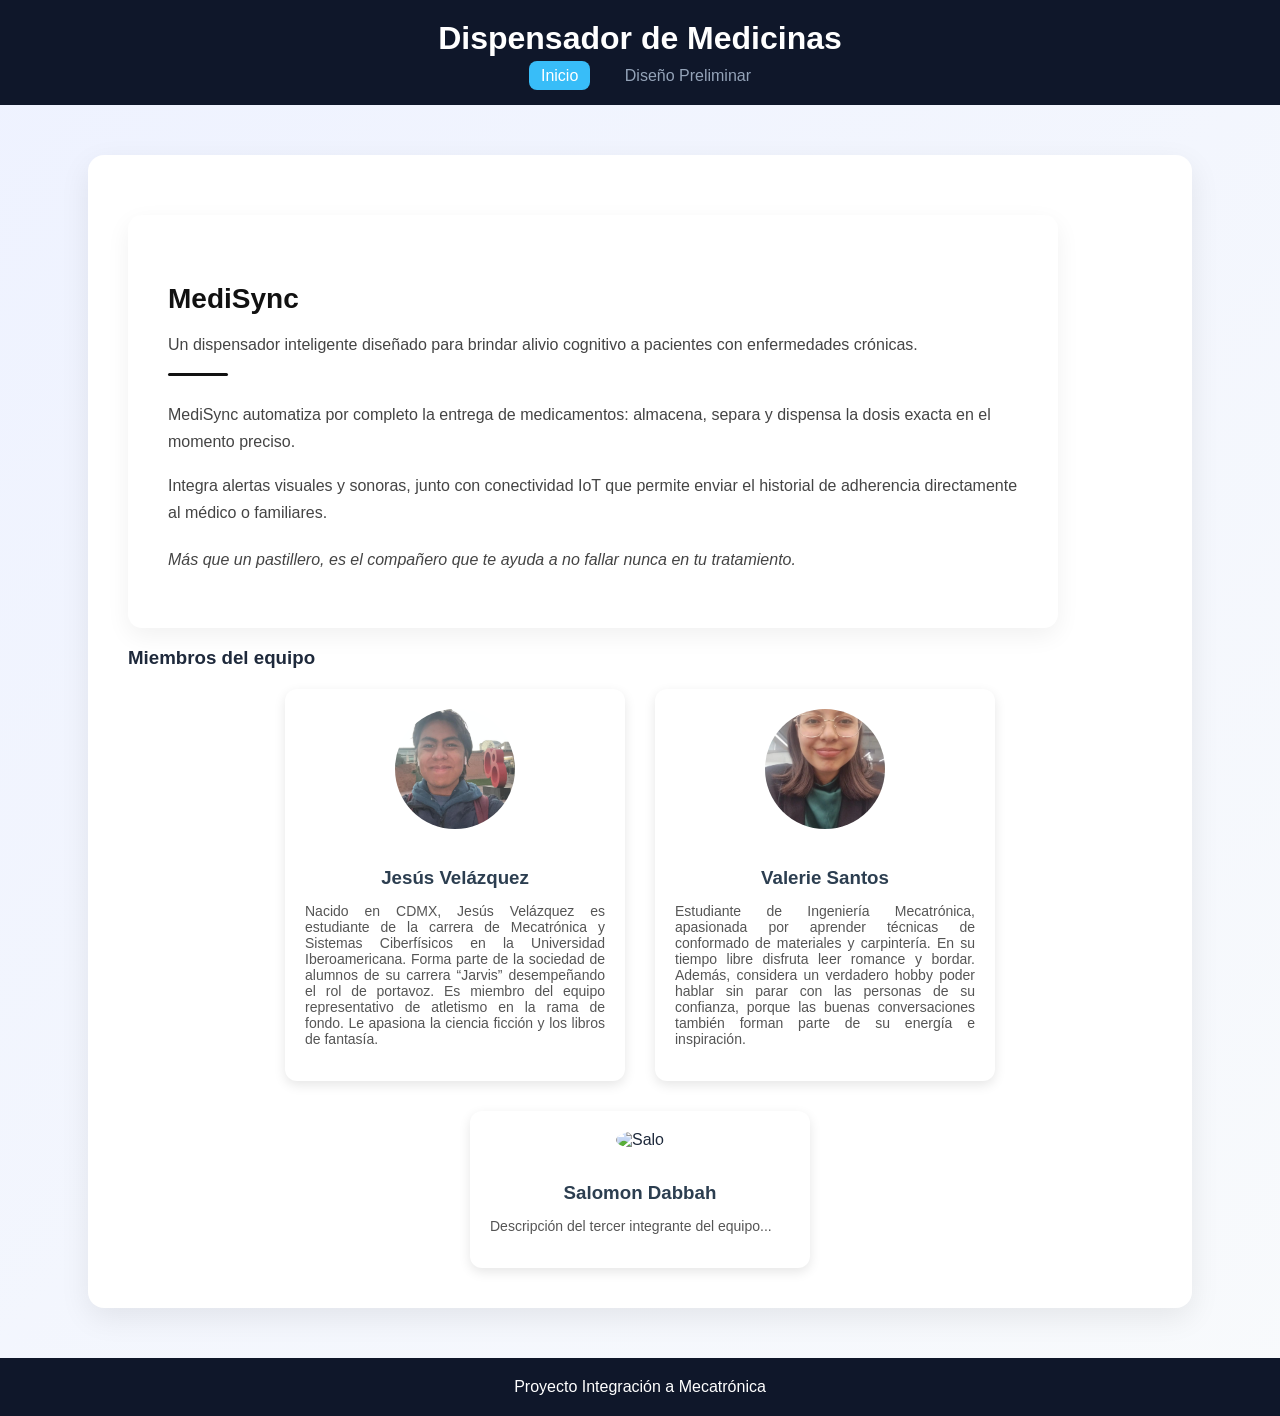
==== index.html @ ed19e70f "Add files via upload" ====
<!DOCTYPE html>
<html lang="es">
<head>
    <meta charset="UTF-8">
    <title>Dispensador de Medicinas</title>
    <link rel="stylesheet" href="style.css">
</head>
<body>

<header>
    <h1> Dispensador de Medicinas</h1>
    <nav>
        <a href="index.html" class="active">Inicio</a>
        <a href="diseno.html">Diseño Preliminar</a>
    </nav>
</header>


<section class="card">
<div class="proyecto-minimal">

    <h3>MediSync</h3>

    <p class="subtitulo">
        Un dispensador inteligente diseñado para brindar alivio cognitivo
        a pacientes con enfermedades crónicas.
    </p>

    <div class="linea-divisora"></div>

    <p>
        MediSync automatiza por completo la entrega de medicamentos:
        almacena, separa y dispensa la dosis exacta en el momento preciso.
    </p>

    <p>
        Integra alertas visuales y sonoras, junto con conectividad IoT
        que permite enviar el historial de adherencia directamente al
        médico o familiares.
    </p>

    <p class="frase-elegante">
        Más que un pastillero, es el compañero que te ayuda a no fallar
        nunca en tu tratamiento.
    </p>

</div>
    
<h3>Miembros del equipo</h2>
    <div class="equipo-container">

    <div class="card-integrante">
        <img src="jesus.jpg" alt="Jesús">
        <h3>Jesús Velázquez</h3>
        <p>
            Nacido en CDMX, Jesús Velázquez es estudiante de la carrera de 
            Mecatrónica y Sistemas Ciberfísicos en la Universidad Iberoamericana.
            Forma parte de la sociedad de alumnos de su carrera “Jarvis” desempeñando
            el rol de portavoz. Es miembro del equipo representativo de atletismo
            en la rama de fondo. Le apasiona la ciencia ficción y los libros de fantasía.
        </p>
    </div>

    <div class="card-integrante">
        <img src="val.jpg" alt="Val">
        <h3>Valerie Santos</h3>
        <p>
           Estudiante de Ingeniería Mecatrónica, apasionada 
	por aprender técnicas de conformado de materiales y carpintería. En su 
	tiempo libre disfruta leer romance y bordar.
	Además, considera un verdadero hobby poder hablar sin parar con las 
	personas de su confianza, porque las buenas conversaciones también 
	forman parte de su energía e inspiración.
        </p>
    </div>

    <div class="card-integrante">
        <img src="integrante3.jpg" alt="Salo">
        <h3>Salomon Dabbah</h3>
        <p>
            Descripción del tercer integrante del equipo...
        </p>
    </div>

</div>

</section>

<footer>
    Proyecto Integración a Mecatrónica
</footer>

</body>
</html>
---- style.css ----
body { 
    margin: 0;
    font-family: 'Segoe UI', sans-serif;
    background: linear-gradient(135deg, #eef2ff, #f8fafc);
    color: #1e293b;
    animation: fadeIn 0.6s ease-in;
}

/* Animación entrada */
@keyframes fadeIn {
    from { opacity: 0; transform: translateY(10px); }
    to { opacity: 1; transform: translateY(0); }
}

header {
    background: #0f172a;
    padding: 20px;
    text-align: center;
}

header h1 {
    color: white;
    margin: 0;
}

nav {
    margin-top: 10px;
}

nav a {
    color: #94a3b8;
    margin: 0 15px;
    text-decoration: none;
    font-weight: 500;
    transition: all 0.3s ease;
}

nav a:hover {
    color: #38bdf8;
}

nav a.active {
    background-color: #38bdf8;
    color: white;
    padding: 6px 12px;
    border-radius: 8px;
}

.card {
    background: white;
    width: 80%;
    margin: 50px auto;
    padding: 40px;
    border-radius: 16px;
    box-shadow: 0 10px 30px rgba(0,0,0,0.08);
}

h2 {
    margin-top: 0;
    color: #0f172a;
}

iframe {
    width: 100%;
    height: 500px;
    border-radius: 12px;
    border: 1px solid #e2e8f0;
    margin-top: 20px;
}

footer {
    text-align: center;
    padding: 20px;
    background: #0f172a;
    color: white;
    margin-top: 40px;
}

/* ========================= */
/*        ACORDEÓN          */
/* ========================= */

.accordion-btn {
    width: 100%;
    background: #f1f5f9;
    border: none;
    padding: 18px 22px;
    text-align: left;
    font-size: 1.1em;
    font-weight: 600;
    border-radius: 12px;
    margin-top: 15px;
    cursor: pointer;
    display: flex;
    justify-content: space-between;
    align-items: center;
    transition: all 0.3s ease;
}

.accordion-btn:hover {
    background: #e0f2fe;
    transform: translateY(-2px);
}

.accordion-btn.open {
    background: #dbeafe;
}

.icon {
    transition: transform 0.3s ease;
    font-size: 1.2em;
    color: #2563eb;
}

/* Rotación cuando está abierto */
.accordion-btn.open .icon {
    transform: rotate(180deg);
}

/* Contenido oculto por defecto */
.accordion-content {
    max-height: 0;
    overflow: hidden;
    transition: max-height 0.4s ease;
    background: white;
    border-radius: 0 0 12px 12px;
    padding: 0 20px;
}

/* Cuando está activo */
.accordion-content.active {
    padding: 15px 20px 25px 20px;
	max-height: none !important; /* Añade esto para que no haya límite al abrirse */
    height: auto; 
    overflow: visible; /* Permite que el contenido se despliegue sin cortes */
}

/* Subniveles */
.sub-btn {
    background: #f8fafc;
    font-size: 1em;
    margin-top: 8px;
}

.sub-content {
    background: #f9fafb;
}

/* ========================= */
/*    TARJETAS DE LIBROS     */
/* ========================= */

.book-card {
    background: white;
    border-left: 5px solid #38bdf8;
    padding: 15px 18px;
    margin-top: 15px;
    border-radius: 10px;
    box-shadow: 0 4px 12px rgba(0,0,0,0.05);
    transition: transform 0.2s ease;
}

.book-card:hover {
    transform: translateY(-3px);
}

.book-card h4 {
    margin: 0 0 8px 0;
    color: #0f172a;
}

.book-card .editors {
    font-size: 0.9em;
    color: #475569;
    margin-bottom: 8px;
}

/* Scroll interno SOLO en Libros */

/* Scroll interno SOLO cuando Libros esté abierto */
.books-scroll.active {
    overflow-y: auto;
    max-height: 250px !important;
    padding-right: 8px;
}

/* Barra personalizada */
.books-scroll.active::-webkit-scrollbar {
    width: 6px;
}

.books-scroll.active::-webkit-scrollbar-thumb {
    background: #38bdf8;
    border-radius: 10px;
}
/* Barra personalizada */
.books-scroll::-webkit-scrollbar {
    width: 6px;
}

.books-scroll::-webkit-scrollbar-thumb {
    background: #38bdf8;
    border-radius: 10px;
}

/* ========================= */
/*   TARJETAS DE FUENTES     */
/* ========================= */

.source-card {
    background: white;
    border-left: 5px solid #2563eb;
    padding: 15px 18px;
    margin-top: 15px;
    border-radius: 10px;
    box-shadow: 0 4px 12px rgba(0,0,0,0.05);
    transition: transform 0.2s ease;
}

.source-card:hover {
    transform: translateY(-3px);
}

.source-card h4 {
    margin: 0 0 8px 0;
    color: #0f172a;
}

.source-card .authors {
    font-size: 0.9em;
    color: #475569;
    margin-bottom: 8px;
}

.source-card a {
    display: inline-block;
    margin-top: 8px;
    text-decoration: none;
    color: #2563eb;
    font-weight: 600;
}

.source-card a:hover {
    text-decoration: underline;
}

/* Scroll interno SOLO cuando esté abierto */
.informal-scroll.active {
    overflow-y: auto;
    padding-right: 8px;
}

.informal-scroll.active::-webkit-scrollbar {
    width: 6px;
}

.informal-scroll.active::-webkit-scrollbar-thumb {
    background: #2563eb;
    border-radius: 10px;
}

/* ========================= */
/*   SCROLL FUENTES NO FORMALES */
/* ========================= */

/* Scroll interno SOLO cuando esté abierto */
.informal-scroll.active {
    overflow-y: auto;
    max-height: 250px !important; /* 👈 esto hace que aparezca la barra */
    padding-right: 8px;
}

/* Barra personalizada */
.informal-scroll.active::-webkit-scrollbar {
    width: 6px;
}

.informal-scroll.active::-webkit-scrollbar-thumb {
    background: #2563eb;
    border-radius: 10px;
}

.problem-image {
    width: 100%;
    max-width: 1200px;   /* más grande */
    height: auto;
    display: block;
    margin: 30px auto;
    border-radius: 12px;
    box-shadow: 0 8px 20px rgba(0,0,0,0.15);
}


/* Modal fondo oscuro */
.image-modal {
    display: none;
    position: fixed;
    z-index: 9999;
    padding-top: 40px;
    left: 0;
    top: 0;
    width: 100%;
    height: 100%;
    overflow: auto;
    background-color: rgba(0, 0, 0, 0.9);
}

/* Imagen dentro del modal */
.modal-content {
    margin: auto;
    display: block;
    width: 90%;
    max-width: 1600px;
    border-radius: 12px;
}

/* Botón cerrar */
.close-modal {
    position: absolute;
    top: 20px;
    right: 40px;
    color: white;
    font-size: 40px;
    font-weight: bold;
    cursor: pointer;
}

.problem-image {
    width: 100%;
    max-width: 1200px;
    cursor: pointer;
    border-radius: 12px;
    border: 4px solid #ffffff;   /* marco blanco */
    box-shadow: 0 10px 25px rgba(0, 0, 0, 0.15);
    padding: 8px;   /* espacio interno tipo marco */
    background-color: #f8f9fa;  /* fondo para que destaque */
    transition: transform 0.3s ease;
}

.download-btn {
    display: inline-block;
    margin-top: 10px;
    padding: 10px 18px;
    background-color: #2c3e50;
    color: white;
    text-decoration: none;
    border-radius: 6px;
    font-weight: bold;
    transition: 0.3s;
}

.download-btn:hover {
    background-color: #1abc9c;
}

.equipo-container {
    display: flex;
    justify-content: center;
    gap: 30px;
    flex-wrap: wrap;
    margin-top: 20px;
}

.card-integrante {
    width: 300px;
    background: #ffffff;
    border-radius: 12px;
    box-shadow: 0 4px 12px rgba(0,0,0,0.1);
    padding: 20px;
    text-align: center;
    transition: 0.3s;
}

.card-integrante:hover {
    transform: translateY(-5px);
}

.card-integrante img {
    width: 120px;
    height: 120px;
    object-fit: cover;
    border-radius: 50%;
    margin-bottom: 15px;
}

.card-integrante h3 {
    margin-bottom: 10px;
    color: #2c3e50;
}

.card-integrante p {
    font-size: 14px;
    color: #555;
    text-align: justify;
}
.proyecto-minimal {
    background: #ffffff;
    padding: 40px;
    border-radius: 14px;
    margin-top: 20px;
    box-shadow: 0 8px 25px rgba(0, 0, 0, 0.06);
    max-width: 850px;
}

.proyecto-minimal h3 {
    font-size: 28px;
    font-weight: 600;
    margin-bottom: 10px;
    color: #111;
}

.subtitulo {
    font-size: 16px;
    color: #666;
    margin-bottom: 20px;
}

.linea-divisora {
    width: 60px;
    height: 3px;
    background: #111;
    margin-bottom: 25px;
    border-radius: 2px;
}

.proyecto-minimal p {
    color: #444;
    line-height: 1.7;
    margin-bottom: 15px;
}

.frase-elegante {
    font-weight: 500;
    font-style: italic;
    margin-top: 20px;
    color: #000;
}
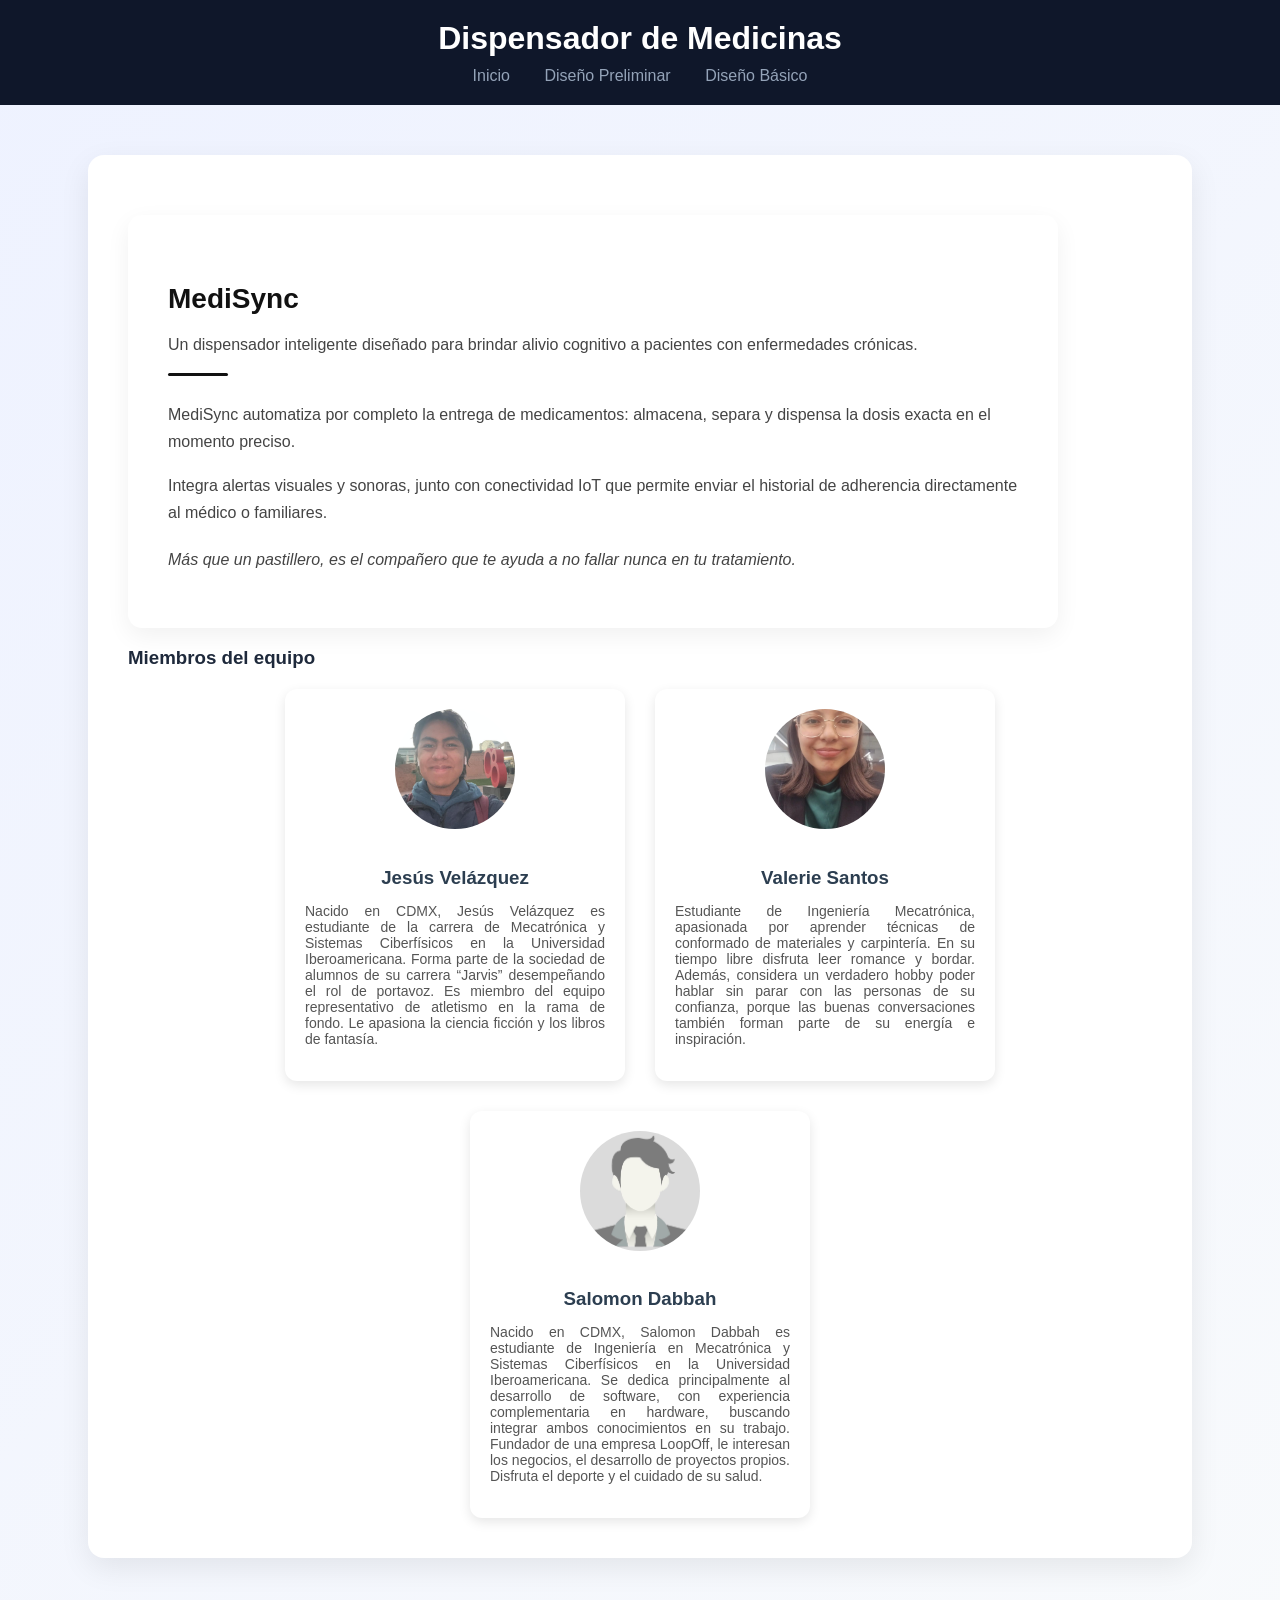
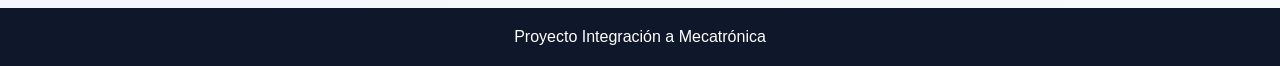
==== commit 96f7a28f: "Actualización de nueva sección" ====
--- a/index.html
+++ b/index.html
@@ -10,9 +10,10 @@
 <header>
     <h1> Dispensador de Medicinas</h1>
     <nav>
-        <a href="index.html" class="active">Inicio</a>
-        <a href="diseno.html">Diseño Preliminar</a>
-    </nav>
+    <a href="index.html">Inicio</a>
+    <a href="diseno.html">Diseño Preliminar</a>
+    <a href="basico.html">Diseño Básico</a>
+</nav>
 </header>
 
 
@@ -75,10 +76,15 @@
     </div>
 
     <div class="card-integrante">
-        <img src="integrante3.jpg" alt="Salo">
+        <img src="salo.jpg" alt="Salo">
         <h3>Salomon Dabbah</h3>
         <p>
-            Descripción del tercer integrante del equipo...
+            Nacido en CDMX, Salomon Dabbah es estudiante de Ingeniería en 
+	    Mecatrónica y Sistemas Ciberfísicos en la Universidad Iberoamericana. 
+	    Se dedica principalmente al desarrollo de software, con experiencia 
+	    complementaria en hardware, buscando integrar ambos conocimientos en su trabajo. 
+            Fundador de una empresa LoopOff, le interesan los negocios, el desarrollo de proyectos propios. 
+            Disfruta el deporte y el cuidado de su salud.
         </p>
     </div>
 
--- a/style.css
+++ b/style.css
@@ -434,4 +434,70 @@
     font-style: italic;
     margin-top: 20px;
     color: #000;
+}
+
+/* ========================= */
+/* ESTILOS NUEVOS MATRIZ     */
+/* ========================= */
+
+.morf-card {
+    padding: 25px !important;
+    margin-bottom: 25px;
+}
+
+.morf-category-title {
+    color: #0f172a;
+    font-size: 1.4rem;
+    margin-bottom: 20px;
+    border-bottom: 2px solid #e2e8f0;
+    padding-bottom: 10px;
+}
+
+/* Definición de la Cuadrícula (Grid) */
+.morf-grid-header, .morf-grid-row {
+    display: grid;
+    /* Ajusta los anchos de las columnas: Acción más ancha, energía más estrecha */
+    grid-template-columns: 2fr 1.5fr 1fr 1.5fr;
+    gap: 15px;
+    align-items: start;
+    padding: 12px 10px;
+}
+
+/* Estilos de Encabezado */
+.morf-grid-header {
+    background-color: #f8fafc;
+    font-weight: bold;
+    color: #1e293b;
+    border-radius: 8px;
+    text-transform: uppercase;
+    font-size: 0.85rem;
+    letter-spacing: 0.5px;
+    margin-bottom: 10px;
+}
+
+/* Estilos de Fila de Datos */
+.morf-grid-row {
+    border-bottom: 1fr solid #f1f5f9;
+    transition: background-color 0.2s;
+}
+
+.morf-grid-row:hover {
+    background-color: #f8fafc; /* Efecto hover sutil */
+}
+
+/* Estilos de contenido de celda */
+.morf-grid-row div {
+    font-size: 0.95rem;
+    line-height: 1.5;
+    color: #475569;
+}
+
+.morf-accion strong {
+    color: #0f172a;
+    font-weight: 600;
+}
+
+.morf-grid-row em {
+    color: #94a3b8; /* Estilo para N/A */
+    font-style: italic;
 }
